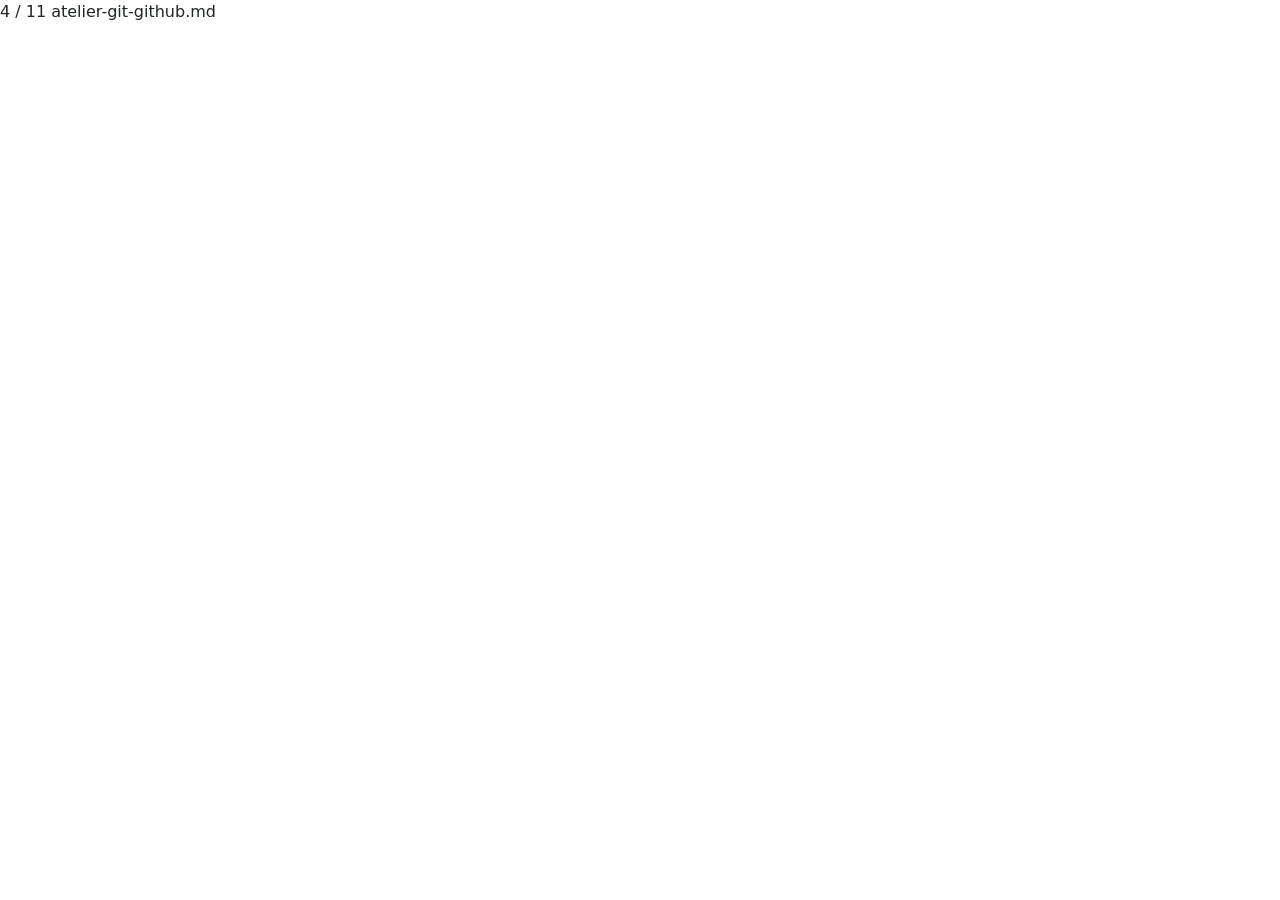
==== index.html @ d2071d13 "Init : création du dépôt, arborescence des fichiers et structure HTML de base" ====
<!DOCTYPE html>
<html lang="fr">
<head> 
<meta charset="UTF-8"> 
<meta name="viewport" content="width=device-width, initial-scale=1.0"> 
<title>AfriTalent — Accueil</title> 
<!-- Bootstrap 5 via CDN : feuille de style --> 
<link 
href="https://cdn.jsdelivr.net/npm/bootstrap@5.3.0/dist/css/bootstrap.min.css" 
rel="stylesheet"> 
<!-- Votre feuille de style personnelle --> 
<link rel="stylesheet" href="css/style.css">
</head>
<body> 
<!-- Le contenu de la page sera ajoute ici --> 
<!-- Bootstrap 5 via CDN : script JavaScript --> 
<script 
src="https://cdn.jsdelivr.net/npm/bootstrap@5.3.0/dist/js/bootstrap.bundle.min.js"
></script> 
<!-- Votre script JavaScript --> 
<script src="js/main.js"></script>
4 / 11
atelier-git-github.md
</body>
</html>
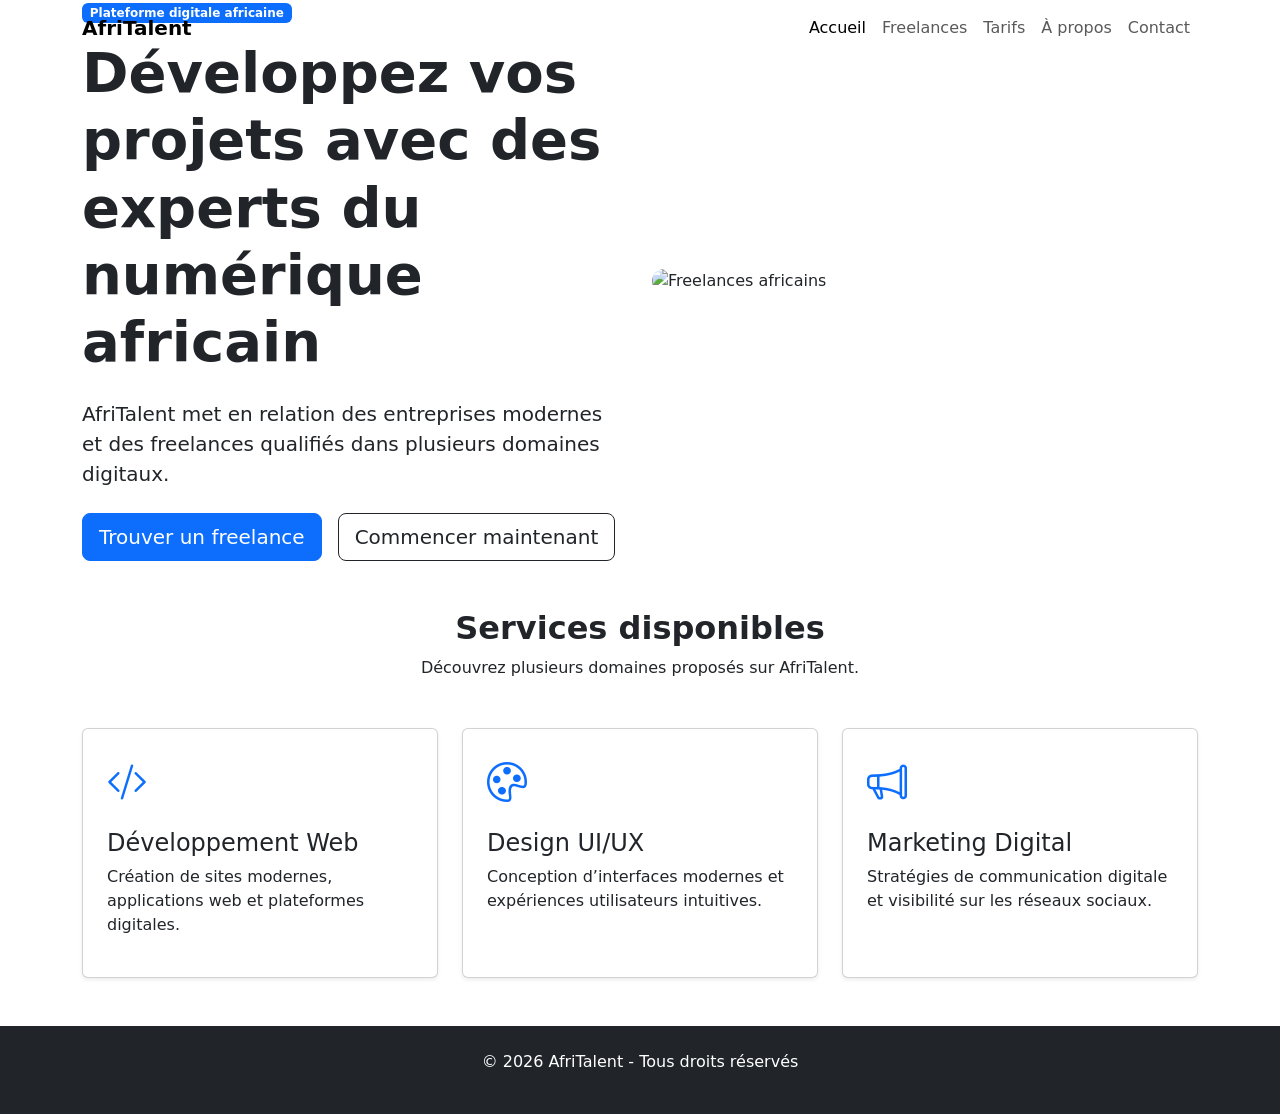
==== commit 510a4a73: "HTML : structure complète des 5 pages avec sections et contenu texte" ====
--- a/index.html
+++ b/index.html
@@ -1,25 +1,282 @@
 <!DOCTYPE html>
 <html lang="fr">
-<head> 
-<meta charset="UTF-8"> 
-<meta name="viewport" content="width=device-width, initial-scale=1.0"> 
-<title>AfriTalent — Accueil</title> 
-<!-- Bootstrap 5 via CDN : feuille de style --> 
-<link 
-href="https://cdn.jsdelivr.net/npm/bootstrap@5.3.0/dist/css/bootstrap.min.css" 
-rel="stylesheet"> 
-<!-- Votre feuille de style personnelle --> 
-<link rel="stylesheet" href="css/style.css">
+
+<head>
+
+    <meta charset="UTF-8">
+
+    <meta name="viewport" content="width=device-width, initial-scale=1.0">
+
+    <title>AfriTalent - Accueil</title>
+
+    <!-- Bootstrap -->
+    <link
+        href="https://cdn.jsdelivr.net/npm/bootstrap@5.3.3/dist/css/bootstrap.min.css"
+        rel="stylesheet">
+
+    <!-- Bootstrap Icons -->
+    <link
+        rel="stylesheet"
+        href="https://cdn.jsdelivr.net/npm/bootstrap-icons@1.11.3/font/bootstrap-icons.min.css">
+
+    <!-- Google Fonts -->
+    <link
+        href="https://fonts.googleapis.com/css2?family=Inter:wght@300;400;500;700&family=Poppins:wght@500;700&display=swap"
+        rel="stylesheet">
+
+    <!-- CSS -->
+    <link rel="stylesheet" href="css/style.css">
+
 </head>
-<body> 
-<!-- Le contenu de la page sera ajoute ici --> 
-<!-- Bootstrap 5 via CDN : script JavaScript --> 
-<script 
-src="https://cdn.jsdelivr.net/npm/bootstrap@5.3.0/dist/js/bootstrap.bundle.min.js"
-></script> 
-<!-- Votre script JavaScript --> 
-<script src="js/main.js"></script>
-4 / 11
-atelier-git-github.md
+
+<body>
+
+    <!-- HEADER -->
+
+    <header>
+
+        <nav class="navbar navbar-expand-lg fixed-top">
+
+            <div class="container">
+
+                <a class="navbar-brand fw-bold" href="index.html">
+
+                    <i class="bi bi-globe-africa"></i>
+
+                    AfriTalent
+
+                </a>
+
+                <button
+                    class="navbar-toggler"
+                    type="button"
+                    data-bs-toggle="collapse"
+                    data-bs-target="#menu">
+
+                    <span class="navbar-toggler-icon"></span>
+
+                </button>
+
+                <div class="collapse navbar-collapse" id="menu">
+
+                    <ul class="navbar-nav ms-auto">
+
+                        <li class="nav-item">
+                            <a class="nav-link active" href="index.html">
+                                Accueil
+                            </a>
+                        </li>
+
+                        <li class="nav-item">
+                            <a class="nav-link" href="freelances.html">
+                                Freelances
+                            </a>
+                        </li>
+
+                        <li class="nav-item">
+                            <a class="nav-link" href="tarifs.html">
+                                Tarifs
+                            </a>
+                        </li>
+
+                        <li class="nav-item">
+                            <a class="nav-link" href="about.html">
+                                À propos
+                            </a>
+                        </li>
+
+                        <li class="nav-item">
+                            <a class="nav-link" href="contact.html">
+                                Contact
+                            </a>
+                        </li>
+
+                    </ul>
+
+                </div>
+
+            </div>
+
+        </nav>
+
+    </header>
+
+    <!-- MAIN -->
+
+    <main>
+
+        <!-- HERO -->
+
+        <section class="hero">
+
+            <div class="container">
+
+                <div class="row align-items-center">
+
+                    <!-- Texte -->
+                    <div class="col-lg-6">
+
+                        <span class="badge bg-primary mb-3">
+                            Plateforme digitale africaine
+                        </span>
+
+                        <h1 class="display-4 fw-bold mb-4">
+
+                            Développez vos projets avec des experts du numérique africain
+
+                        </h1>
+
+                        <p class="lead mb-4">
+
+                            AfriTalent met en relation des entreprises modernes et des freelances qualifiés dans plusieurs domaines digitaux.
+
+                        </p>
+
+                        <div class="d-flex gap-3 flex-wrap">
+
+                            <a
+                                href="freelances.html"
+                                class="btn btn-primary btn-lg">
+
+                                Trouver un freelance
+
+                            </a>
+
+                            <a
+                                href="contact.html"
+                                class="btn btn-outline-dark btn-lg">
+
+                                Commencer maintenant
+
+                            </a>
+
+                        </div>
+
+                    </div>
+
+                    <!-- Image -->
+                    <div class="col-lg-6">
+
+                        <img
+                            src="images/hero.jpg"
+                            alt="Freelances africains"
+                            class="img-fluid rounded-4">
+
+                    </div>
+
+                </div>
+
+            </div>
+
+        </section>
+
+        <!-- SERVICES -->
+
+        <section class="py-5">
+
+            <div class="container">
+
+                <div class="text-center mb-5">
+
+                    <h2 class="fw-bold">
+                        Services disponibles
+                    </h2>
+
+                    <p>
+                        Découvrez plusieurs domaines proposés sur AfriTalent.
+                    </p>
+
+                </div>
+
+                <div class="row g-4">
+
+                    <div class="col-lg-4">
+
+                        <div class="card p-4 shadow-sm h-100">
+
+                            <i class="bi bi-code-slash fs-1 text-primary mb-3"></i>
+
+                            <h3 class="h4">
+                                Développement Web
+                            </h3>
+
+                            <p>
+
+                                Création de sites modernes, applications web et plateformes digitales.
+
+                            </p>
+
+                        </div>
+
+                    </div>
+
+                    <div class="col-lg-4">
+
+                        <div class="card p-4 shadow-sm h-100">
+
+                            <i class="bi bi-palette fs-1 text-primary mb-3"></i>
+
+                            <h3 class="h4">
+                                Design UI/UX
+                            </h3>
+
+                            <p>
+
+                                Conception d’interfaces modernes et expériences utilisateurs intuitives.
+
+                            </p>
+
+                        </div>
+
+                    </div>
+
+                    <div class="col-lg-4">
+
+                        <div class="card p-4 shadow-sm h-100">
+
+                            <i class="bi bi-megaphone fs-1 text-primary mb-3"></i>
+
+                            <h3 class="h4">
+                                Marketing Digital
+                            </h3>
+
+                            <p>
+
+                                Stratégies de communication digitale et visibilité sur les réseaux sociaux.
+
+                            </p>
+
+                        </div>
+
+                    </div>
+
+                </div>
+
+            </div>
+
+        </section>
+
+    </main>
+
+    <!-- FOOTER -->
+
+    <footer class="bg-dark text-white py-4">
+
+        <div class="container text-center">
+
+            <p>
+                © 2026 AfriTalent - Tous droits réservés
+            </p>
+
+        </div>
+
+    </footer>
+
+    <!-- Bootstrap JS -->
+    <script
+        src="https://cdn.jsdelivr.net/npm/bootstrap@5.3.3/dist/js/bootstrap.bundle.min.js">
+    </script>
+
 </body>
+
 </html>
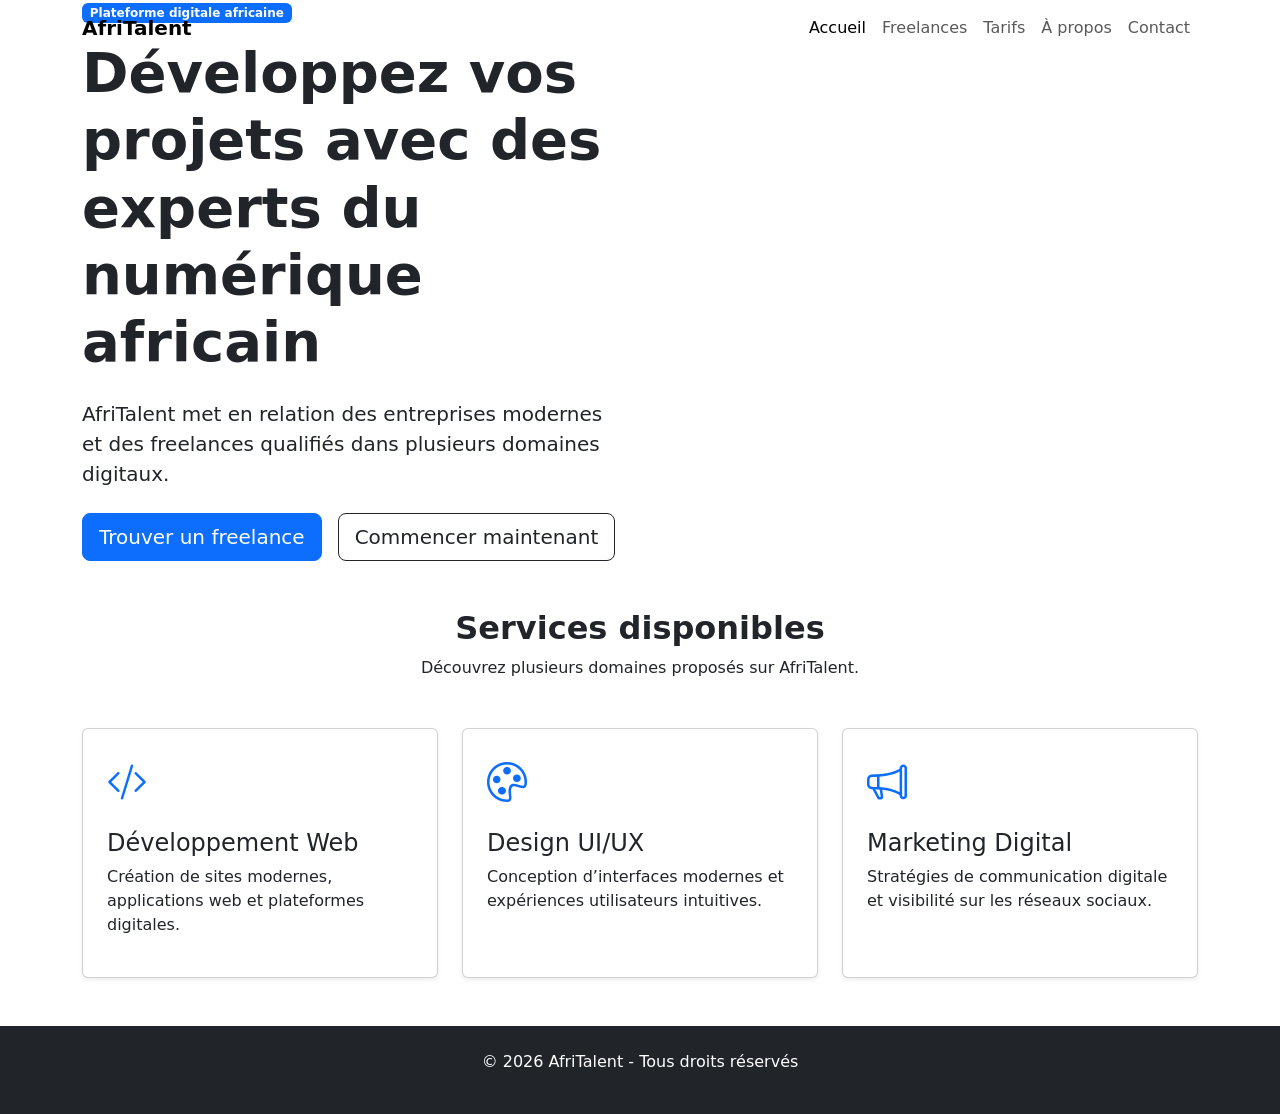
==== commit 2bdff7f4: "CSS : responsive design mobile et tablette, media queries" ====
--- a/index.html
+++ b/index.html
@@ -99,15 +99,17 @@
 
         </nav>
 
+      
+
     </header>
 
     <!-- MAIN -->
 
     <main>
 
-        <!-- HERO -->
-
-        <section class="hero">
+        <!-- infos -->
+
+        <section class="infos">
 
             <div class="container">
 
@@ -155,13 +157,9 @@
                     </div>
 
                     <!-- Image -->
-                    <div class="col-lg-6">
-
-                        <img
-                            src="images/hero.jpg"
-                            alt="Freelances africains"
-                            class="img-fluid rounded-4">
-
+                    <div class="col-lg-6"?
+
+                        <img src="images/infos.jpeg" alt="">
                     </div>
 
                 </div>
@@ -273,6 +271,9 @@
     </footer>
 
     <!-- Bootstrap JS -->
+     <link
+    href="https://fonts.googleapis.com/css2?family=Inter:wght@300;400;500;700&family=Poppins:wght@500;700&display=swap"
+    rel="stylesheet">
     <script
         src="https://cdn.jsdelivr.net/npm/bootstrap@5.3.3/dist/js/bootstrap.bundle.min.js">
     </script>
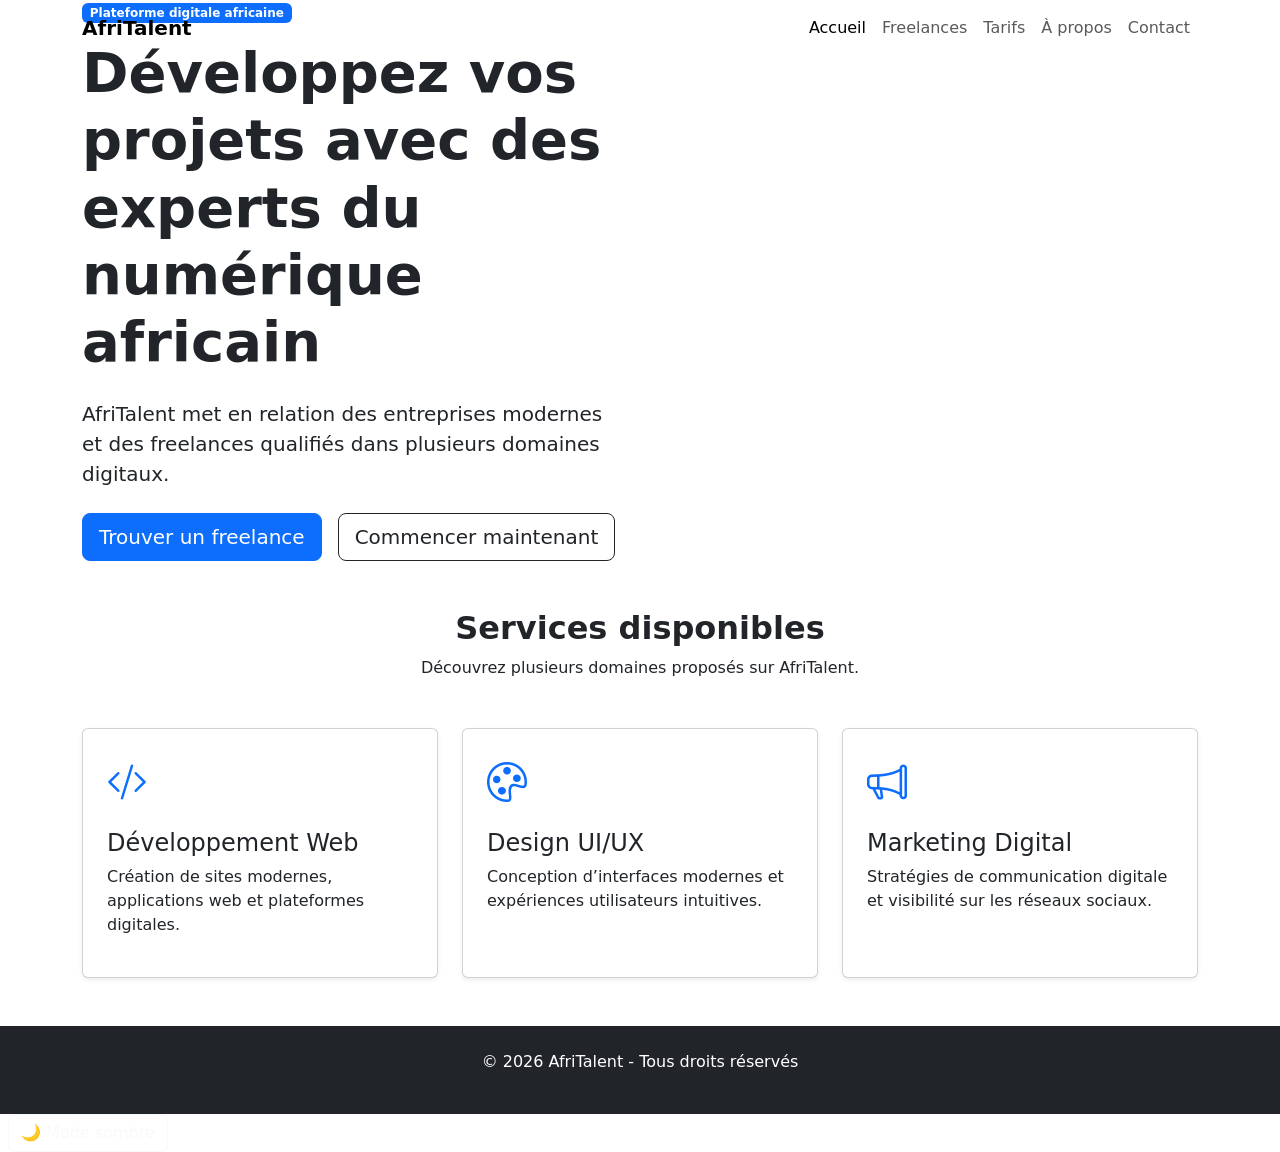
==== commit b42f4a27: "JS : dark mode avec localStorage, navbar dynamique au scroll" ====
--- a/index.html
+++ b/index.html
@@ -277,6 +277,9 @@
     <script
         src="https://cdn.jsdelivr.net/npm/bootstrap@5.3.3/dist/js/bootstrap.bundle.min.js">
     </script>
+    <button id="darkModeBtn" class="btn btn-outline-light ms-2">
+    🌙 Mode sombre
+</button>
 
 </body>
 
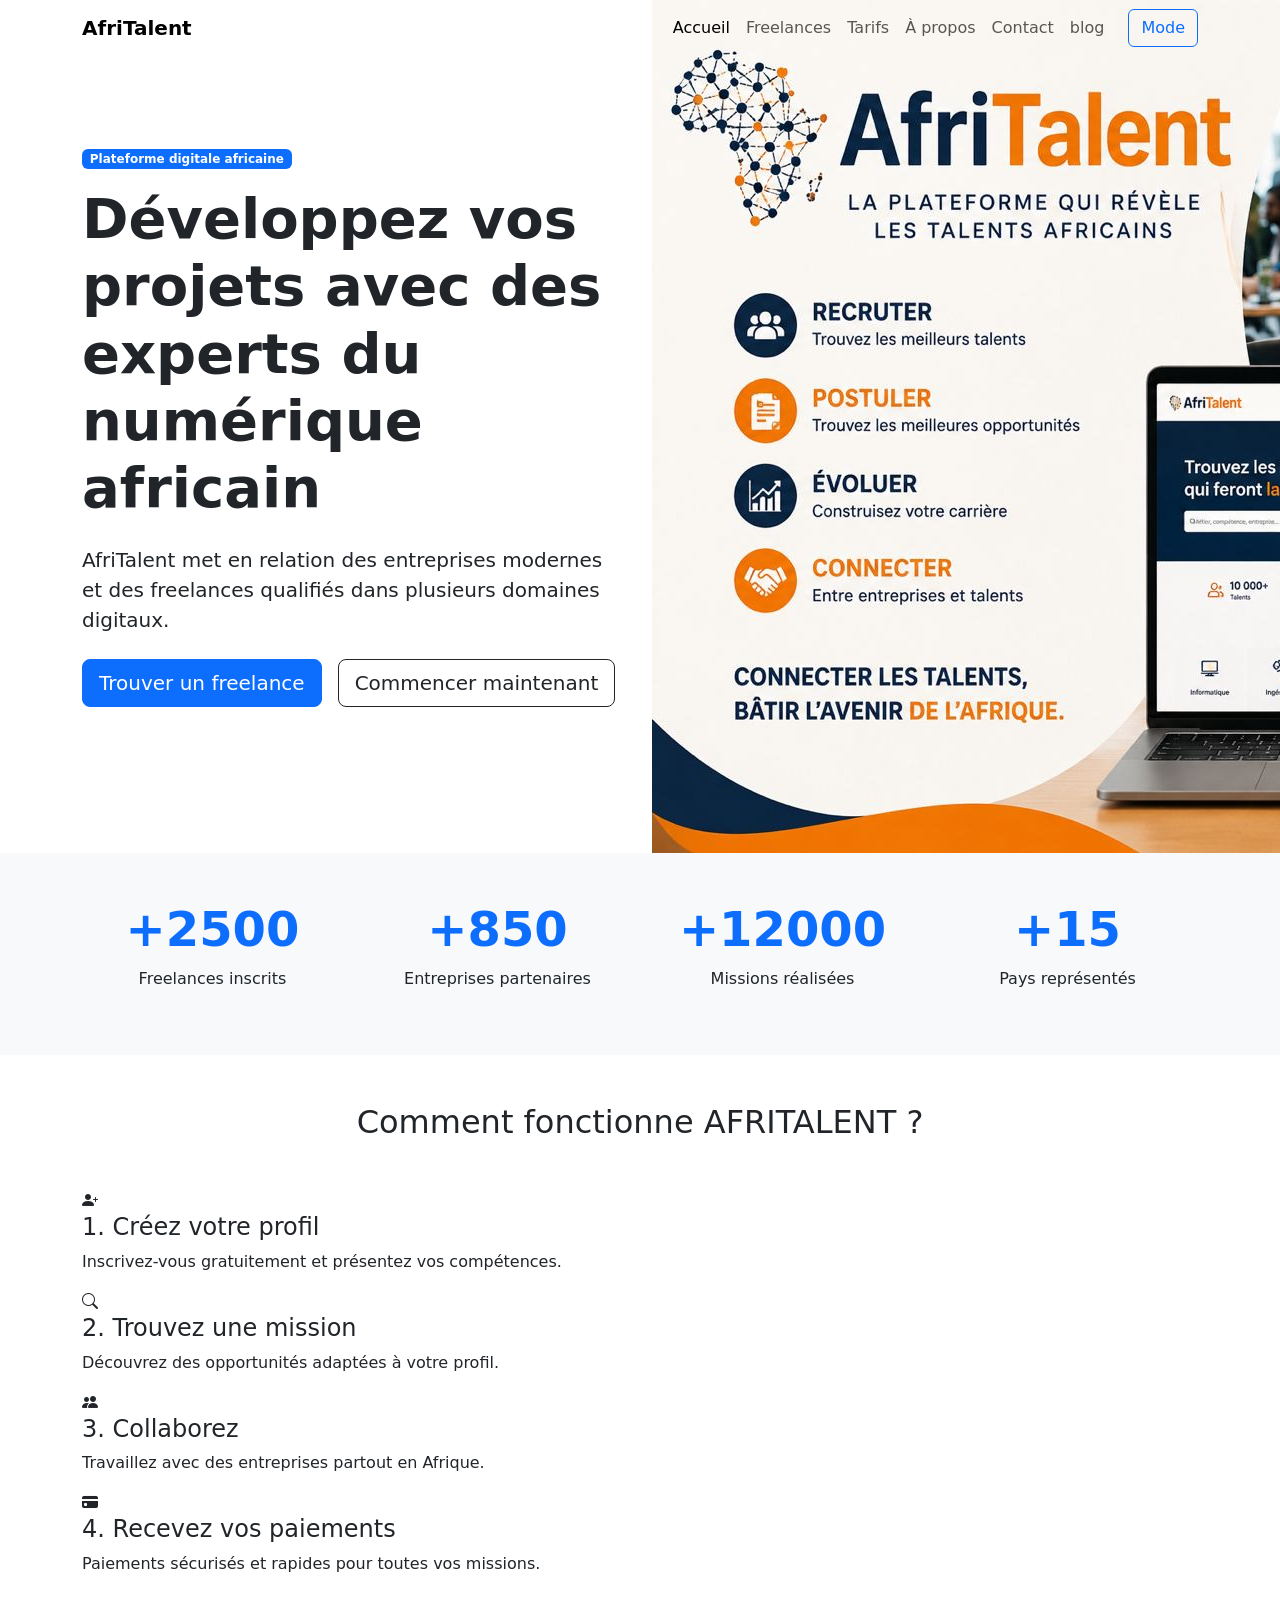
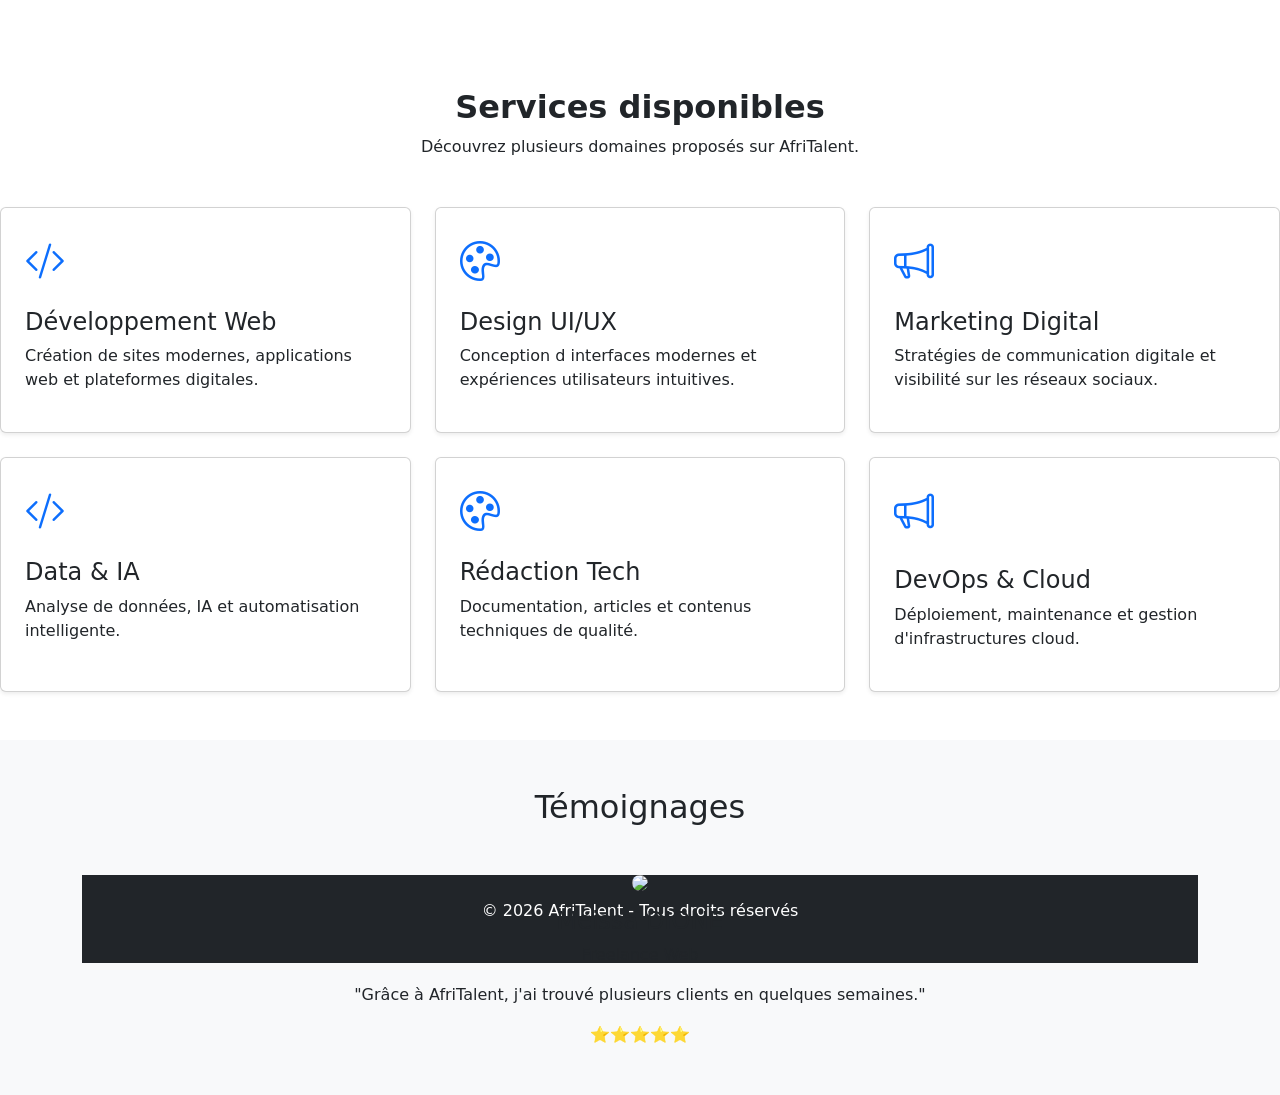
==== commit eaa42783: "JS : filtrage dynamique des freelances et validation du formulaire de contact" ====
--- a/index.html
+++ b/index.html
@@ -91,15 +91,22 @@
                             </a>
                         </li>
 
+                         <li class="nav-item">
+                            <a class="nav-link" href="blog.html">
+                                blog
+                            </a>
+                        </li>
+
                     </ul>
+                    <button id="theme-toggle" class="btn btn-outline-primary ms-3">
+                        Mode
+                    </button>
 
                 </div>
-
+    
             </div>
 
         </nav>
-
-      
 
     </header>
 
@@ -157,9 +164,9 @@
                     </div>
 
                     <!-- Image -->
-                    <div class="col-lg-6"?
-
-                        <img src="images/infos.jpeg" alt="">
+                    <div class="col-lg-6"?>
+
+                        <img src="./images/images.jpeg" alt="infos images">
                     </div>
 
                 </div>
@@ -168,9 +175,127 @@
 
         </section>
 
+          <!-- CHIFFRES -->
+
+        <section class="py-5 bg-light">
+
+            <div class="container">
+
+                <div class="row text-center g-4">
+
+                    <div class="col-lg-3 col-md-6">
+
+                        <h2 class="fw-bold display-5 text-primary">
+
+                            +2500
+
+                        </h2>
+
+                        <p>
+
+                            Freelances inscrits
+
+                        </p>
+
+                    </div>
+
+                    <div class="col-lg-3 col-md-6">
+
+                        <h2 class="fw-bold display-5 text-primary">
+
+                            +850
+
+                        </h2>
+
+                        <p>
+
+                            Entreprises partenaires
+
+                        </p>
+
+                    </div>
+
+                    <div class="col-lg-3 col-md-6">
+
+                        <h2 class="fw-bold display-5 text-primary">
+
+                            +12000
+
+                        </h2>
+
+                        <p>
+
+                            Missions réalisées
+
+                        </p>
+
+                    </div>
+
+                    <div class="col-lg-3 col-md-6">
+
+                        <h2 class="fw-bold display-5 text-primary">
+
+                            +15
+
+                        </h2>
+
+                        <p>
+
+                            Pays représentés
+
+                        </p>
+
+                    </div>
+
+                </div>
+
+            </div>
+
+        </section>
+
+ 
+
+        <!-- ===================== COMMENT ÇA MARCHE ===================== -->
+
+    <section class="container py-5">
+
+        <div class="text-center mb-5">
+            <h2>Comment fonctionne AFRITALENT ?</h2>
+        </div>
+
+        <div class="bento-grid">
+
+            <div class="bento-card large">
+                <i class="bi bi-person-plus-fill"></i>
+                <h4>1. Créez votre profil</h4>
+                <p>Inscrivez-vous gratuitement et présentez vos compétences.</p>
+            </div>
+
+            <div class="bento-card">
+                <i class="bi bi-search"></i>
+                <h4>2. Trouvez une mission</h4>
+                <p>Découvrez des opportunités adaptées à votre profil.</p>
+            </div>
+
+            <div class="bento-card">
+                <i class="bi bi-people-fill"></i>
+                <h4>3. Collaborez</h4>
+                <p>Travaillez avec des entreprises partout en Afrique.</p>
+            </div>
+
+            <div class="bento-card wide">
+                <i class="bi bi-credit-card-fill"></i>
+                <h4>4. Recevez vos paiements</h4>
+                <p>Paiements sécurisés et rapides pour toutes vos missions.</p>
+            </div>
+
+        </div>
+
+    </section>
+
         <!-- SERVICES -->
 
-        <section class="py-5">
+        <section class="py-5 >
 
             <div class="container">
 
@@ -220,7 +345,7 @@
 
                             <p>
 
-                                Conception d’interfaces modernes et expériences utilisateurs intuitives.
+                                Conception d interfaces modernes et expériences utilisateurs intuitives.
 
                             </p>
 
@@ -248,22 +373,128 @@
 
                     </div>
 
+                
+
+                    <div class="col-lg-4">
+
+                        <div class="card p-4 shadow-sm h-100">
+
+                            <i class="bi bi-code-slash fs-1 text-primary mb-3"></i>
+
+                            <h3 class="h4">
+                                Data & IA
+                            </h3>
+
+                            <p>
+
+                               Analyse de données, IA et automatisation intelligente. 
+                            </p>
+
+                        </div>
+
+                    </div>
+
+                    <div class="col-lg-4">
+
+                        <div class="card p-4 shadow-sm h-100">
+
+                            <i class="bi bi-palette fs-1 text-primary mb-3"></i>
+
+                            <h3 class="h4">
+                                Rédaction Tech
+                            </h3>
+
+                            <p>
+
+                                 Documentation, articles et contenus techniques de qualité.
+                            </p>
+
+                        </div>
+
+                    </div>
+
+                    <div class="col-lg-4">
+
+                        <div class="card p-4 shadow-sm h-100">
+
+                            <i class="bi bi-megaphone fs-1 text-primary mb-4"></i>
+
+                            <h3 class="h4">
+                                DevOps & Cloud
+                            </h3>
+
+                            <p>
+
+                                Déploiement, maintenance et gestion d'infrastructures cloud.                                
+                            </p>
+
+                        </div>
+
+                    </div>
+
                 </div>
 
+
             </div>
 
         </section>
 
-    </main>
-
-    <!-- FOOTER -->
+     <!-- ===================== TÉMOIGNAGES ===================== -->
+
+    <section class="bg-light py-5">
+
+        <div class="container">
+
+            <h2 class="text-center mb-5">Témoignages</h2>
+
+            <div id="carouselTemoignages" class="carousel slide" data-bs-ride="carousel">
+
+                <div class="carousel-inner">
+
+                    <div class="carousel-item active text-center">
+
+                        <img src="https://randomuser.me/api/portraits/men/11.jpg"
+                            class="rounded-circle mb-3"
+                            width="100">
+
+                        <h4>Meissa DIONE</h4>
+                        <p>Freelance Web</p>
+
+                        <p>
+                            "Grâce à AfriTalent, j'ai trouvé plusieurs clients
+                            en quelques semaines."
+                        </p>
+
+                        ⭐⭐⭐⭐⭐
+
+                    </div>
+
+                    <div class="carousel-item text-center">
+
+                        <img src="https://randomuser.me/api/portraits/women/22.jpg"
+                            class="rounded-circle mb-3"
+                            width="100">
+
+                        <h4>Aissatou DEMBELE</h4>
+                        <p>Entreprise</p>
+
+                        <p>
+                            "Une plateforme simple et efficace pour recruter
+                            rapidement."
+                        </p>
+
+                        ⭐⭐⭐⭐⭐
+
+                    </div>
+
+            <!-- FOOTER -->
 
     <footer class="bg-dark text-white py-4">
 
         <div class="container text-center">
 
             <p>
-                © 2026 AfriTalent - Tous droits réservés
+                 © 2026 AfriTalent - Tous droits réservés
             </p>
 
         </div>
@@ -277,9 +508,7 @@
     <script
         src="https://cdn.jsdelivr.net/npm/bootstrap@5.3.3/dist/js/bootstrap.bundle.min.js">
     </script>
-    <button id="darkModeBtn" class="btn btn-outline-light ms-2">
-    🌙 Mode sombre
-</button>
+    
 
 </body>
 
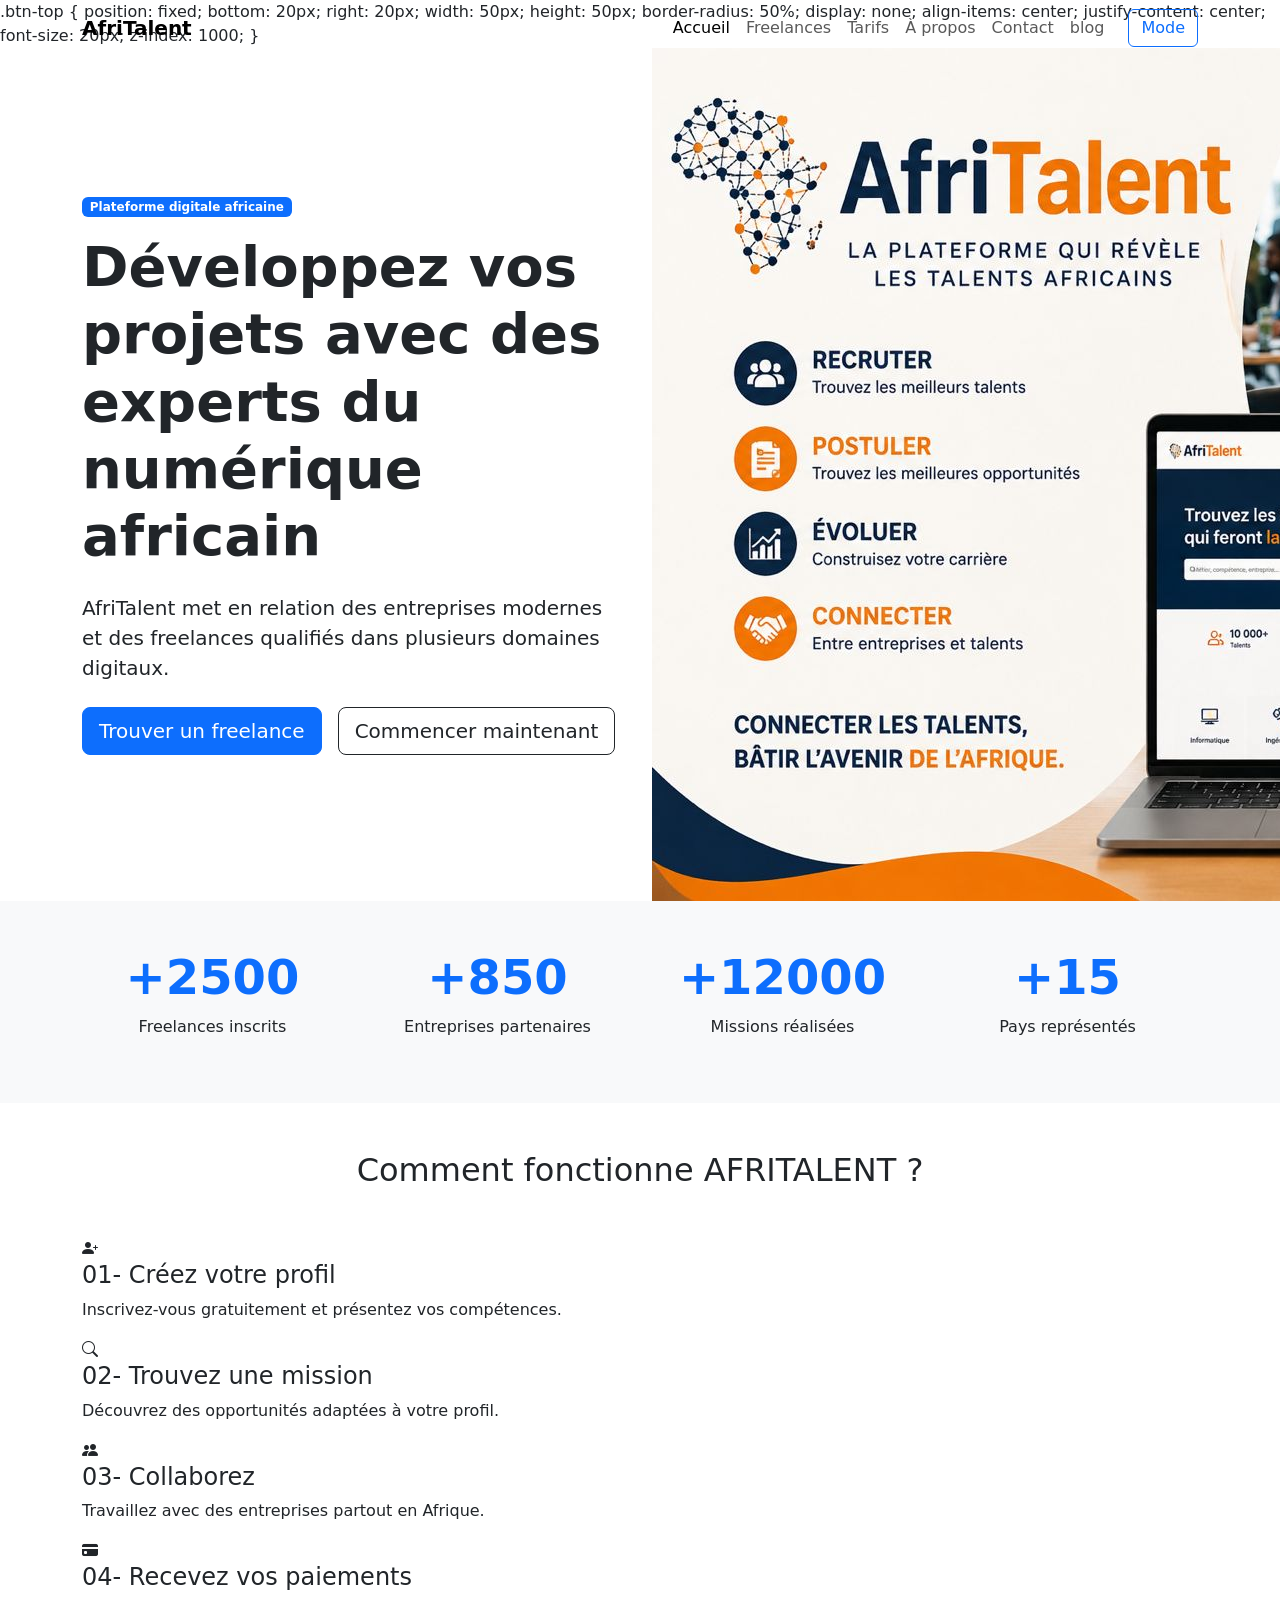
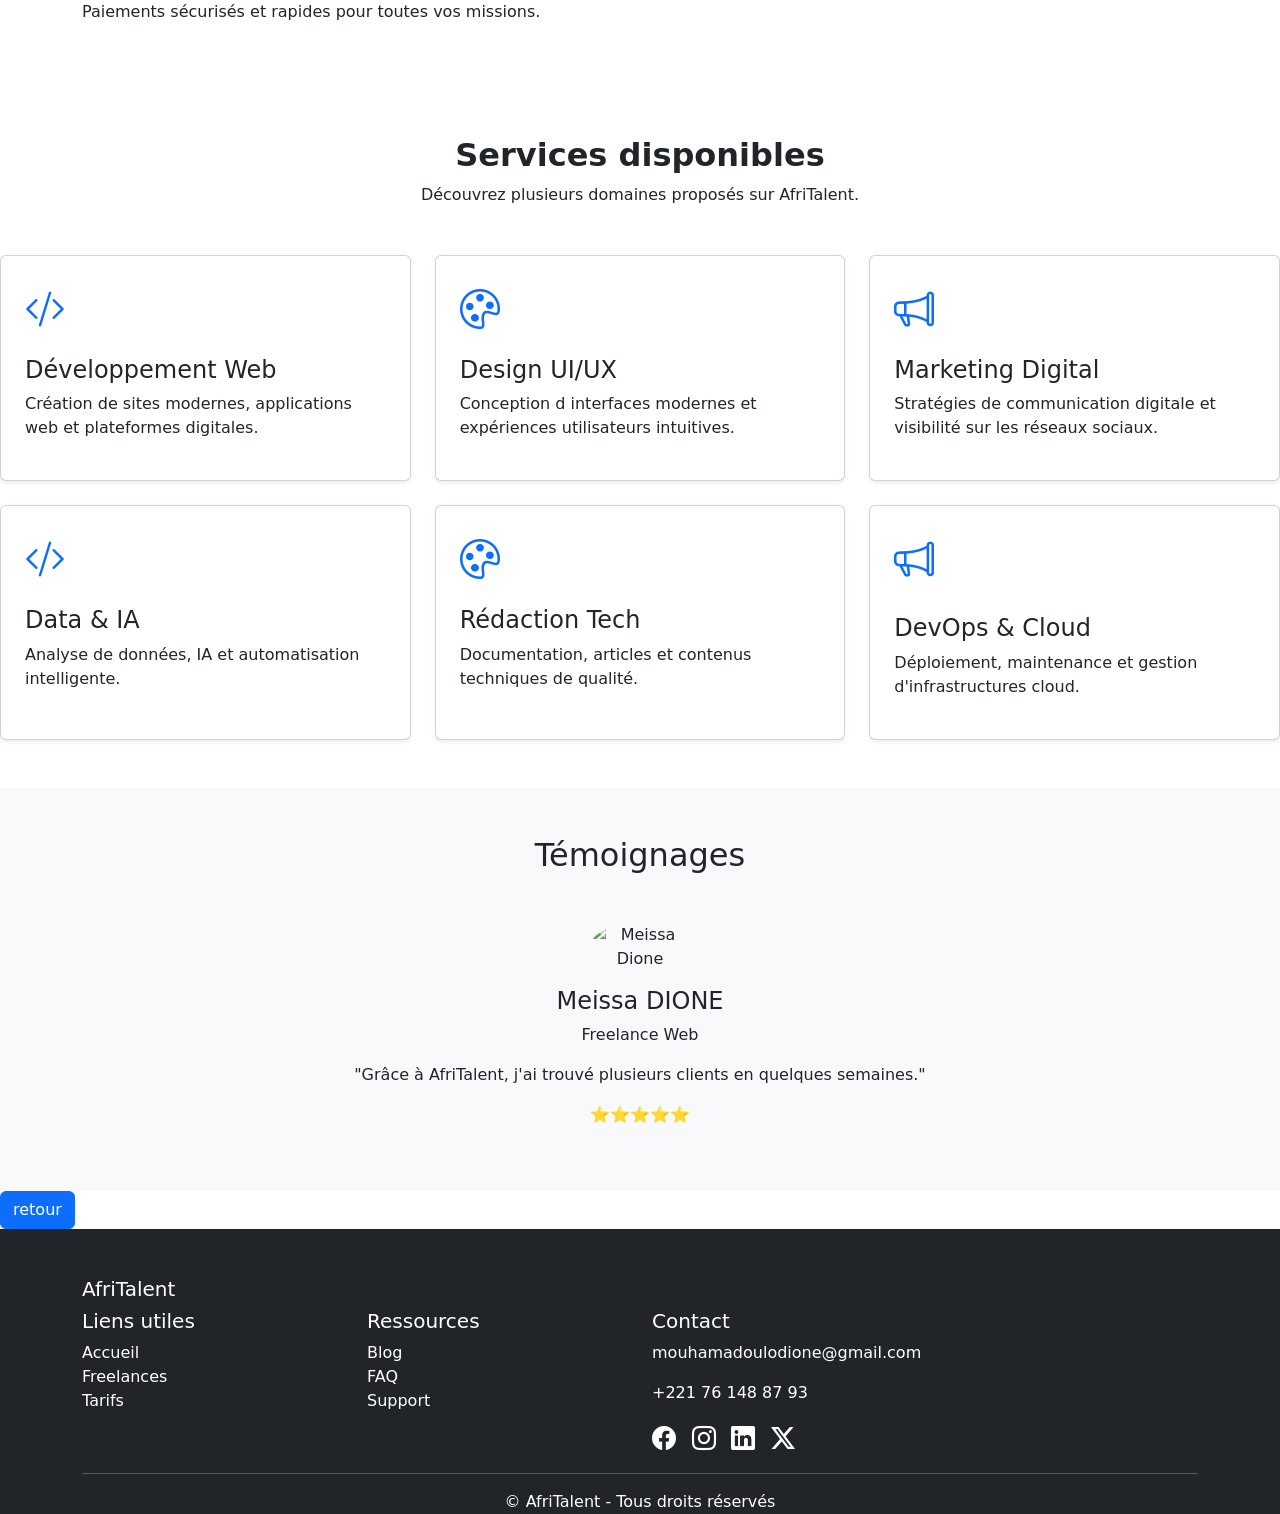
==== commit b56c4862: "Finalisation : corrections responsive, optimisation du code et commentaires" ====
--- a/index.html
+++ b/index.html
@@ -26,6 +26,19 @@
 
     <!-- CSS -->
     <link rel="stylesheet" href="css/style.css">
+    .btn-top {
+    position: fixed;
+    bottom: 20px;
+    right: 20px;
+    width: 50px;
+    height: 50px;
+    border-radius: 50%;
+    display: none;
+    align-items: center;
+    justify-content: center;
+    font-size: 20px;
+    z-index: 1000;
+}
 
 </head>
 
@@ -267,25 +280,25 @@
 
             <div class="bento-card large">
                 <i class="bi bi-person-plus-fill"></i>
-                <h4>1. Créez votre profil</h4>
+                <h4>01- Créez votre profil</h4>
                 <p>Inscrivez-vous gratuitement et présentez vos compétences.</p>
             </div>
 
             <div class="bento-card">
                 <i class="bi bi-search"></i>
-                <h4>2. Trouvez une mission</h4>
+                <h4>02- Trouvez une mission</h4>
                 <p>Découvrez des opportunités adaptées à votre profil.</p>
             </div>
 
             <div class="bento-card">
                 <i class="bi bi-people-fill"></i>
-                <h4>3. Collaborez</h4>
+                <h4>03- Collaborez</h4>
                 <p>Travaillez avec des entreprises partout en Afrique.</p>
             </div>
 
             <div class="bento-card wide">
                 <i class="bi bi-credit-card-fill"></i>
-                <h4>4. Recevez vos paiements</h4>
+                <h4>04- Recevez vos paiements</h4>
                 <p>Paiements sécurisés et rapides pour toutes vos missions.</p>
             </div>
 
@@ -443,63 +456,137 @@
 
     <section class="bg-light py-5">
 
-        <div class="container">
-
-            <h2 class="text-center mb-5">Témoignages</h2>
-
-            <div id="carouselTemoignages" class="carousel slide" data-bs-ride="carousel">
-
-                <div class="carousel-inner">
-
-                    <div class="carousel-item active text-center">
-
-                        <img src="https://randomuser.me/api/portraits/men/11.jpg"
-                            class="rounded-circle mb-3"
-                            width="100">
-
-                        <h4>Meissa DIONE</h4>
-                        <p>Freelance Web</p>
-
-                        <p>
-                            "Grâce à AfriTalent, j'ai trouvé plusieurs clients
-                            en quelques semaines."
-                        </p>
-
-                        ⭐⭐⭐⭐⭐
-
-                    </div>
-
-                    <div class="carousel-item text-center">
-
-                        <img src="https://randomuser.me/api/portraits/women/22.jpg"
-                            class="rounded-circle mb-3"
-                            width="100">
-
-                        <h4>Aissatou DEMBELE</h4>
-                        <p>Entreprise</p>
-
-                        <p>
-                            "Une plateforme simple et efficace pour recruter
-                            rapidement."
-                        </p>
-
-                        ⭐⭐⭐⭐⭐
-
-                    </div>
-
+    <div class="container">
+
+        <h2 class="text-center mb-5">Témoignages</h2>
+
+        <div id="carouselTemoignages" class="carousel slide" data-bs-ride="carousel">
+
+            <div class="carousel-inner">
+
+                <!-- Témoignage 1 -->
+                <div class="carousel-item active text-center">
+
+                   <img src="https://randomuser.me/api/portraits/men/11.jpg"
+                       class="rounded-circle mb-3 d-block mx-auto"
+                       width="100"
+                       alt="Meissa Dione">
+
+                    <h4>Meissa DIONE</h4>
+
+                    <p>Freelance Web</p>
+
+                    <p>
+                        "Grâce à AfriTalent, j'ai trouvé plusieurs clients
+                        en quelques semaines."
+                    </p>
+
+                    <p>⭐⭐⭐⭐⭐</p>
+
+                </div>
+
+                <!-- Témoignage 2 -->
+                <div class="carousel-item text-center">
+
+                    <img src="https://randomuser.me/api/portraits/women/22.jpg"
+                        class="rounded-circle mb-3 d-block mx-auto"
+                        width="100"
+                        alt="Aissatou Dembele">
+                    <h4>Aissatou DEMBELE</h4>
+
+                    <p>Entreprise</p>
+
+                    <p>
+                        "Une plateforme simple et efficace pour recruter rapidement."
+                    </p>
+
+                    <p>⭐⭐⭐⭐⭐</p>
+
+                </div>
+
+            </div>
+
+            <button class="carousel-control-prev"
+                    type="button"
+                    data-bs-target="#carouselTemoignages"
+                    data-bs-slide="prev">
+
+                <span class="carousel-control-prev-icon"></span>
+
+            </button>
+
+            <button class="carousel-control-next"
+                    type="button"
+                    data-bs-target="#carouselTemoignages"
+                    data-bs-slide="next">
+
+                <span class="carousel-control-next-icon"></span>
+
+            </button>
+
+        </div>
+
+    </div>
+
+</section>
+
+<!-- contenu de la page -->
+
+<button id="btnTop" class="btn btn-primary btn-top">
+    retour
+</button>
+
+</body>
+
+       
             <!-- FOOTER -->
 
-    <footer class="bg-dark text-white py-4">
-
-        <div class="container text-center">
-
-            <p>
-                 © 2026 AfriTalent - Tous droits réservés
-            </p>
+             <footer class="bg-dark text-white pt-5">
+              <div class="container">
+               <div class="row">
+                <h5>AfriTalent</h5>
+
+
+             <div class="col-md-3">
+                <h5>Liens utiles</h5>
+                <ul class="list-unstyled">
+                    <li>Accueil</li>
+                    <li>Freelances</li>
+                    <li>Tarifs</li>
+                </ul>
+            </div>
+
+            <div class="col-md-3">
+                <h5>Ressources</h5>
+                <ul class="list-unstyled">
+                    <li>Blog</li>
+                    <li>FAQ</li>
+                    <li>Support</li>
+                </ul>
+            </div>
+
+            <div class="col-md-3">
+                <h5>Contact</h5>
+                <p> mouhamadoulodione@gmail.com</p>
+                 <p>+221 76 148 87 93</p>
+
+                <div class="fs-4">
+                    <i class="bi bi-facebook me-2"></i>
+                    <i class="bi bi-instagram me-2"></i>
+                    <i class="bi bi-linkedin me-2"></i>
+                    <i class="bi bi-twitter-x"></i>
+                </div>
+            </div>
 
         </div>
 
-    </footer>
+        <hr>
+
+        <div class="text-center">
+            © <span id="year"></span> AfriTalent - Tous droits réservés
+        </div>
+    </div>
+</footer>
 
     <!-- Bootstrap JS -->
      <link
@@ -509,7 +596,8 @@
         src="https://cdn.jsdelivr.net/npm/bootstrap@5.3.3/dist/js/bootstrap.bundle.min.js">
     </script>
     
-
+<!-- Mon script JavaScript -->
+    <script src="js/main.js"></script>
 </body>
 
 </html>
